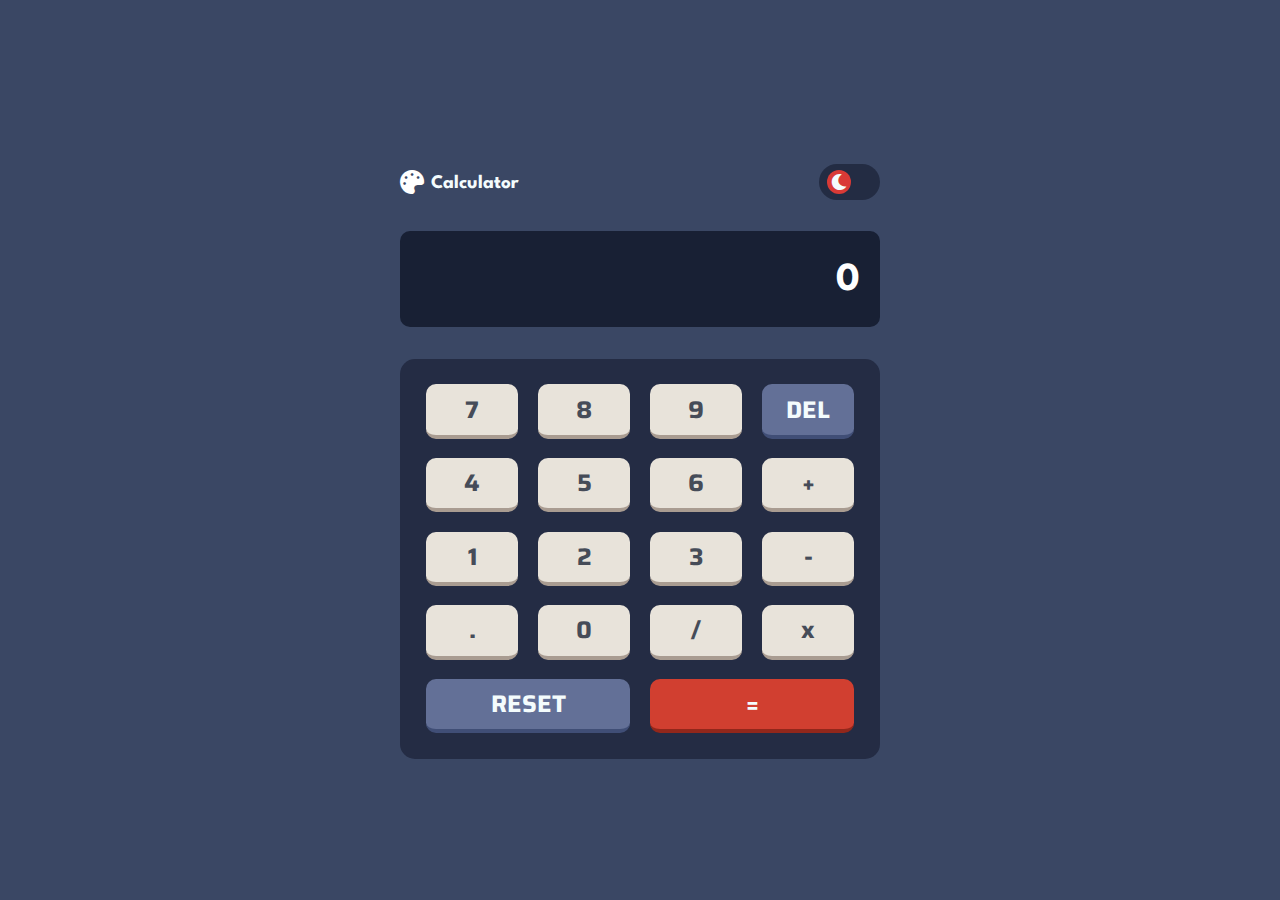
==== calculator/index.html @ 13a0cc2d "Add files via upload" ====
<!DOCTYPE html>
<html lang="en">
<head>
    <meta charset="UTF-8">
    <meta http-equiv="X-UA-Compatible" content="IE=edge">
    <meta name="viewport" content="width=device-width, initial-scale=1.0">
    <title>Calculator</title>
    <link rel="preconnect" href="https://fonts.gstatic.com">
    <link href="https://fonts.googleapis.com/css2?family=Spartan&display=swap" rel="stylesheet">
    <link href="https://cdnjs.cloudflare.com/ajax/libs/font-awesome/5.13.0/css/all.min.css" rel="stylesheet">
    <link href="https://fonts.googleapis.com/css2?family=Gochi+Hand&display=swap" rel="stylesheet">
    <link rel="stylesheet" href="https://stackpath.bootstrapcdn.com/bootstrap/4.3.1/css/bootstrap.min.css">
    <link href="https://fonts.googleapis.com/css2?family=Gochi+Hand&family=Saira:wght@500&display=swap" rel="stylesheet">
    <link href="https://fonts.googleapis.com/css2?family=Kaushan+Script&display=swap" rel="stylesheet">
    <link rel="stylesheet" href="style.css">
</head>
<body>
    <div id="background" class="background">
        <div class="calc-container container-fluid">            
            <div class="row">
            <div class="calc-title calc-title-dark">Calculator</div>
                <div class="theme-palette">
                    <i class="fas fa-palette"></i>
                </div>                
                <div id="themeSwitch" class="theme-switch-container">
                    <div id="themeToggleBtn" class="theme-toggle-btn">
                        <i class="far fa-lightbulb fa-display-none"></i>
                        <i class="fas fa-moon"></i>
                    </div>                    
                </div>
                <div id="screenContainer" class="screen-container">
                    <p class="screen-text">
                        0                        
                    </p>
                    <p class="screen-text-after">                                                                     
                    </p>
                </div>
                <div class="container-fluid buttons-container">
                    <div class="row buttons-row">
                        <div class="col-3 button-div">      
                            <button class="button button-dark">7</button>
                    </div>
                    <div class="col-3 button-div">
                        <button class="button button-dark">8</button>            
                    </div>
                    <div class="col-3 button-div">            
                        <button class="button button-dark">9</button>            
                    </div>
                    <div class="col-3 button-div">            
                        <button class="button button-dark unique-btn-dark">DEL</button>            
                    </div>
                    <div class="col-3 button-div">            
                        <button class="button button-dark">4</button>            
                    </div>
                    <div class="col-3 button-div">            
                        <button class="button button-dark">5</button>            
                    </div>
                    <div class="col-3 button-div">            
                        <button class="button button-dark">6</button>            
                    </div>
                    <div class="col-3 button-div">            
                        <button class="button button-dark">+</button>            
                    </div>
                    <div class="col-3 button-div">            
                        <button class="button button-dark">1</button>            
                    </div>
                    <div class="col-3 button-div">            
                        <button class="button button-dark">2</button>            
                    </div>
                    <div class="col-3 button-div">            
                        <button class="button button-dark">3</button>            
                    </div>
                    <div class="col-3 button-div">            
                        <button class="button button-dark">-</button>            
                    </div>
                    <div class="col-3 button-div">            
                        <button class="button button-dark">.</button>            
                    </div>
                    <div class="col-3 button-div">            
                        <button class="button button-dark">0</button>            
                    </div>
                    <div class="col-3 button-div">            
                        <button class="button button-dark">/</button>            
                    </div>
                    <div class="col-3 button-div">            
                        <button class="button button-dark">x</button>            
                    </div>
                    <div class="col-6 button-div">            
                        <button class="button button-dark unique-btn-dark">RESET</button>            
                    </div>
                    <div class="col-6 button-div">            
                        <button class="button button-dark equals-dark">=</button>            
                    </div>                                
                </div>                
            </div>
        </div>
        </div>       
    </div>
    <script src="script.js"></script>
</body>
</html>
---- calculator/style.css ----
:root{
    --t1-main-bg: hsl(222, 26%, 31%);
    --t1-calc-title: #f4fcfd;;
    --t1-buttons-container: #242c44;
    --t1-toggle-bg: hsl(223, 31%, 20%);
    --t1-toggle-btn: #d93a36;
    --t1-upper-screen-div: hsl(224, 36%, 15%);
    --t1-screen-text: #fffeff;
    --t1-keys-div-bg: #212e42;
    --t1-num-key-bg-1: #e8e3da;
    --t1-num-text-1: #464c58;
    --t1-num-key-bg-2: hsl(225, 21%, 49%);
    --t1-unique-key-border: #404e76;
    --t1-equals-border: #92271b;
    --t1-num-text-2: #f4fcfd;
    --t1-equals: #d13f30;
    --t2-equals-border: #93261b;

    --t2-main-bg: #e6e7e7;
    --t2-unique-key-border: #1b5f67;
    --t2-equals-border: #873900;
    --t2-buttons-container: #d3cfcd;
    --t2-calc-title: #35342a;
    --t2-toggle-bg: #cfced3;
    --t2-toggle-btn: #c85303;
    --t2-upper-screen-div: #eeefef;
    --t2-screen-text: #35342a;
    --t2-keys-div-bg: #d2cdcc;
    --t2-num-key-bg-1: #e5e5e1;
    --t2-num-text-1: #3e3e38;
    --t2-num-key-border-1: #a99c91;
    --t2-num-key-bg-2: #388184;
    --t2-num-text-2: #ebfdfc;
    --t2-num-key-border-2: #1b6067;
    --t2-equals: #c95400;
    --t2-equals-border: #863800;
}

*{    
    padding: 0px;
    margin: 0px;
    box-sizing: border-box;
}

.background{
    font-family: 'Spartan', sans-serif;
    height: 100vh;
    display: flex;
    justify-content: center;
    align-items: center;
    background-color: var(--t1-main-bg);
    transition: background-color 0.5s ease;
}

.background-light{
    background-color: var(--t2-main-bg);
}

.calc-container{    
    position: relative;
    display: flex;
    flex-direction: column;            
    height: 35rem;
    width: 30rem;
}

.calc-title{
    position: relative;
    left: 1.6em;
    font-weight: bold;
    color: var(--t1-calc-title);    
    font-size: 1.2em;    
    transition: color 0.5s ease;
}

.theme-switch-container{
    display: flex;
    align-items: center;
    position: absolute;
    background-color: var(--t1-toggle-bg);
    width: 3.8em;    
    height: 2.3em;
    right: 0;        
    top: -0.4em;
    border-radius: 50px;    
    cursor: pointer;
    transition: background-color 0.5s ease;
}

.theme-palette{ 
    position: absolute;
    color: white;    
    height: 400px;
    width: 400px;
}
.fa-palette{
    position: absolute;
    top: 0;
    z-index: 1000;
    color: white;    
    font-size: 1.5em;
    transition: color 0.5s ease;
}

.fa-lightbulb, .fa-moon{
    opacity: 1;
    position: absolute;
    font-size: 1em;    
    color: var(--t1-calc-title);
    transition: opacity 0.5s ease;
}

.fa-display-none{
    opacity: 0;
}

.calc-title-light{
    color: var(--t2-calc-title);
}

.theme-toggle-btn{
    position: absolute;
    background-color: var(--t1-toggle-btn);
    display: flex;
    justify-content: center;
    align-items: center;
    height: 1.5em;
    width: 1.5em;
    border-radius: 50%; 
    right: 1.8em;    
    transition: all 0.2s ease-out;
}

.theme-toggle-btn-light{
    background-color: var(--t2-toggle-btn);
}

.theme-switch-toggle{
    right: 0.5em;
}

.screen-container{
    overflow: hidden;
    background-color: var(--t1-upper-screen-div);
    position: relative;    
    margin-top: 2em;
    height: 6em;
    width: 30em;
    padding: 2em;
    border-radius: 10px;
    transition: background-color 0.5s ease;
}

.screen-container-light{
    background-color: var(--t2-upper-screen-div);
}

.screen-text{
    position: absolute;
    right: 0.5em;
    top: 0.5em;
    font-size: 2.5em;
    font-weight: bold;
    color: var(--t1-screen-text);
    transition: all 0.5s ease;
}

.screen-text-after{    
    position: absolute;    
    font-size: 1em;
    bottom: -1em;
    right: 0.5em;    
    color: var(--t1-screen-text);
    transition: color 0.5s ease;
    opacity: 0.6;
}

.screen-text-after-light{
    color: var(--t2-screen-text);
}

.screen-text-light{
    color: var(--t2-screen-text);
}

.buttons-container{
    background-color: var(--t1-buttons-container);
    display: flex;
    justify-content: center;
    align-items: center;
    flex-direction: column;    
    margin-top: 2em;
    border-radius: 15px;
    height: 25em;
    width: 30em;    
    transition: background-color 0.5s ease;
}

.buttons-container-light{
    background-color: var(--t2-buttons-container);
}

.buttons-row{
    padding: 1em;
    height: 100%;
}

.button-div{    
    padding: 0.6em;
}

.button{    
    height: 100%;
    width: 100%;
    background-color: currentColor;
    font-family: 'Saira', sans-serif;
    font-weight: bold;
    font-size: 1.5em;
    border-radius: 10px;
    outline: none !important;
    border: none;
    box-shadow: none;
    transition: background-color 0.5s ease, box-shadow 0s ease;
}

.button-light{
    background-color: var(--t2-num-key-bg-1);
}

.button-dark{
    background-color: var(--t1-num-key-bg-1);
    color: var(--t1-num-text-1);    
    border: solid 0px;
    border-color: var(--t2-num-key-border-1);
    border-bottom-width: 4px;    
}

.button:active{
    box-shadow: inset 2px 2px 5px #555555;
    border: none;
}

.button-clicked{
    box-shadow: inset 2px 2px 5px #555555;
    border: none;
}


.unique-btn-dark{
    background-color: var(--t1-num-key-bg-2);
    color: var(--t1-num-text-2);
    border-color: var(--t1-unique-key-border);
    transition: background-color 0.5s ease;
}

.unique-btn-light{
    background-color: var(--t2-num-key-bg-2);
}

.equals-dark{
    background-color: var(--t1-equals);
    color: var(--t1-num-text-2);
    border-color: var(--t1-equals-border);
    transition: background-color 0.5s ease;
}

.equals-light{
    background-color: var(--t2-equals);
}

.buttonClicked{
    box-shadow: inset 2px 2px 4px black;
    border: none;
}

@media screen and (max-width: 500px){
    .calc-container{
        width: 20rem;
    }

    .button-div{
        padding: 0.4em;
    }
}
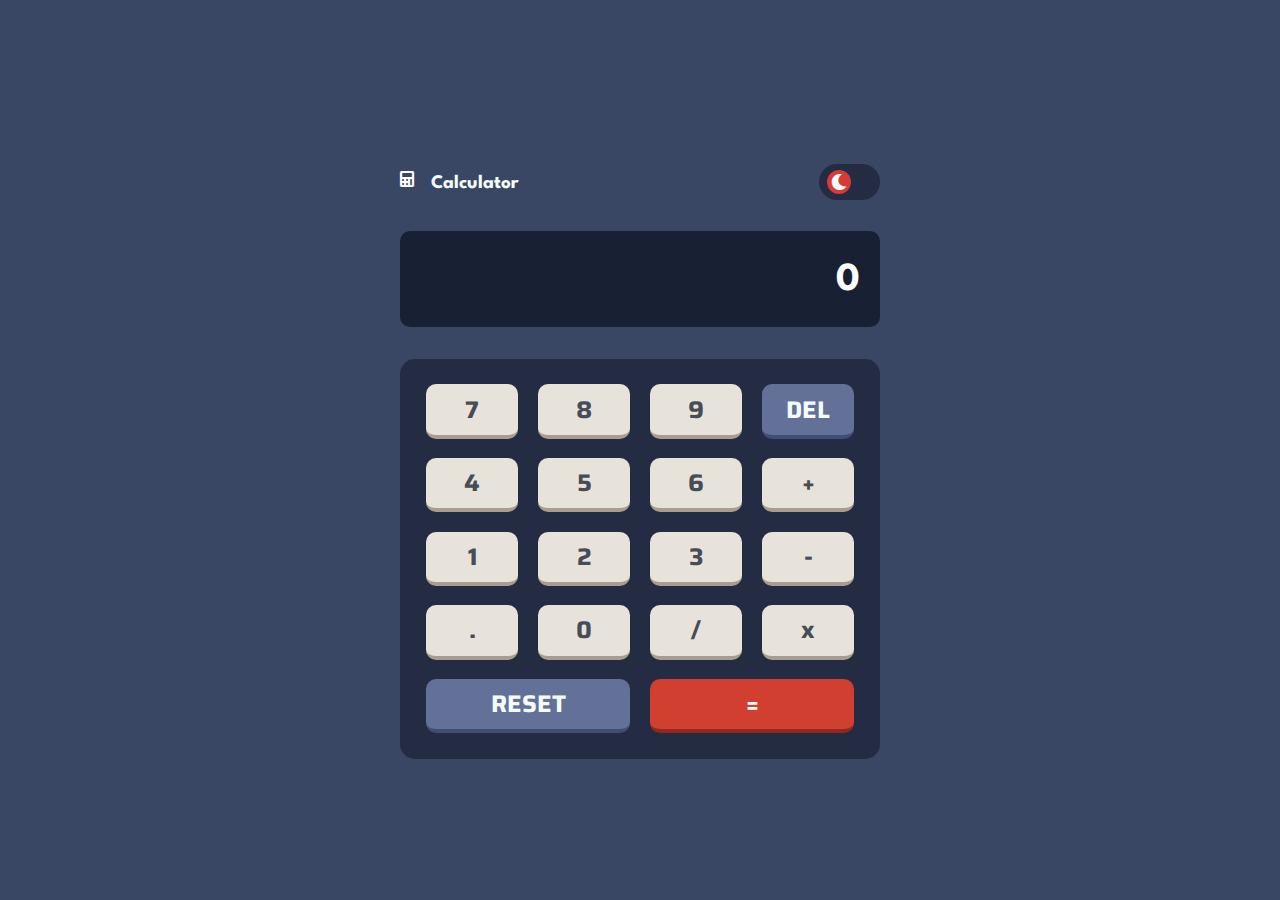
==== commit d6e8552e: "Update index.html" ====
--- a/calculator/index.html
+++ b/calculator/index.html
@@ -20,7 +20,7 @@
             <div class="row">
             <div class="calc-title calc-title-dark">Calculator</div>
                 <div class="theme-palette">
-                    <i class="fas fa-palette"></i>
+                    <i class="fas fa-calculator"></i>
                 </div>                
                 <div id="themeSwitch" class="theme-switch-container">
                     <div id="themeToggleBtn" class="theme-toggle-btn">
@@ -98,4 +98,4 @@
     </div>
     <script src="script.js"></script>
 </body>
-</html>+</html>
